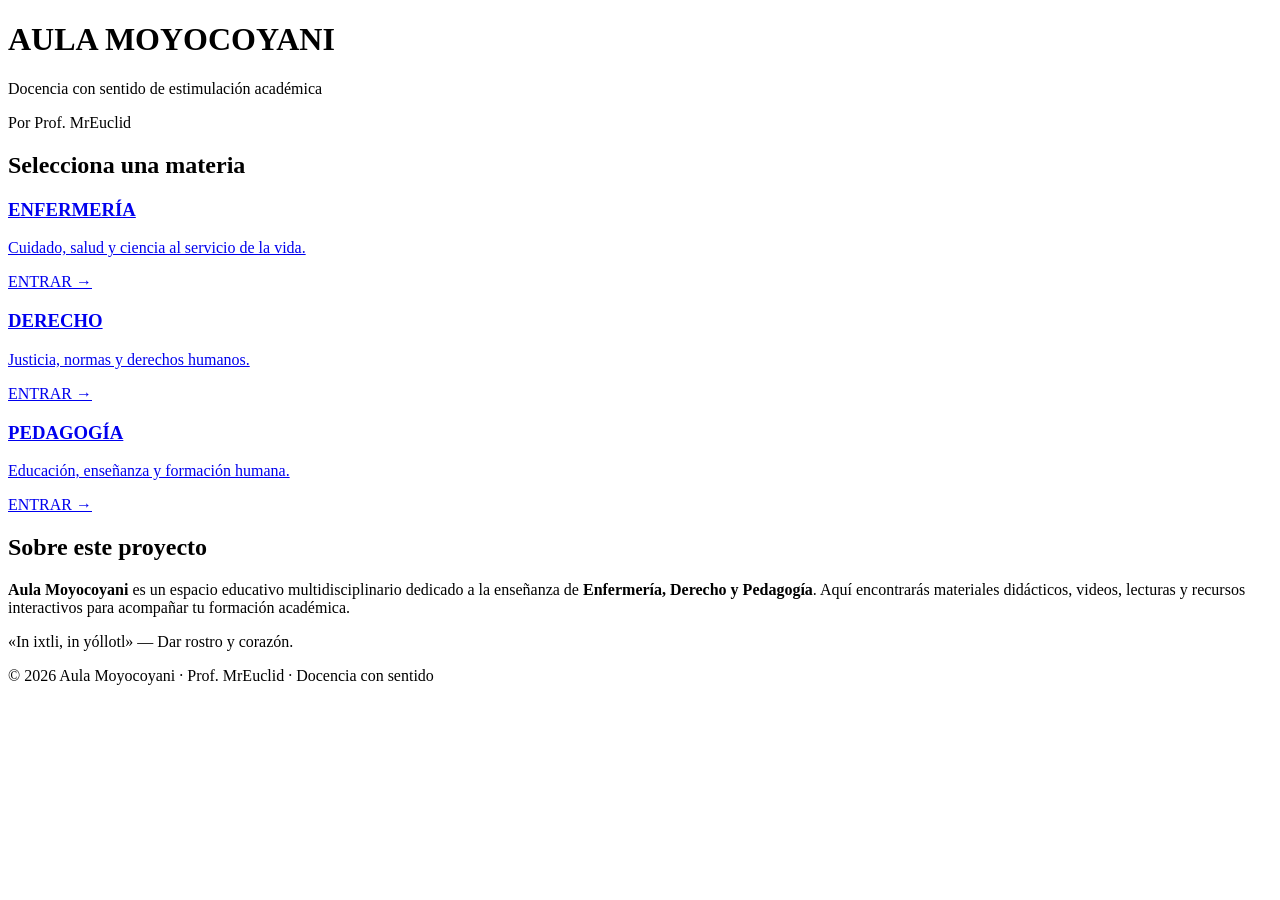
==== index.html @ acd74702 "Add initial HTML structure for Aula Moyocoyani" ====
<!DOCTYPE html>
<html lang="es">
<head>
  <meta charset="UTF-8">
  <meta name="viewport" content="width=device-width, initial-scale=1.0">
  <title>Aula Moyocoyani | Docencia con sentido</title>
  <link rel="stylesheet" href="style.css">
  <link rel="preconnect" href="https://fonts.googleapis.com">
  <link rel="preconnect" href="https://fonts.gstatic.com" crossorigin>
  <link href="https://fonts.googleapis.com/css2?family=Poppins:wght@400;600;800&family=Inter:wght@400;500&display=swap" rel="stylesheet">
</head>
<body>

  <!-- DECORACIÓN BAUHAUS -->
  <div class="forma-bauhaus circulo-rojo"></div>
  <div class="forma-bauhaus cuadrado-azul"></div>
  <div class="forma-bauhaus triangulo-amarillo"></div>

  <!-- ENCABEZADO -->
  <header class="encabezado">
    <div class="logo-bauhaus">
      <span class="circulo"></span>
      <span class="cuadrado"></span>
      <span class="triangulo"></span>
    </div>
    <h1>AULA MOYOCOYANI</h1>
    <p class="eslogan">Docencia con sentido de estimulación académica</p>
    <p class="autor">Por Prof. MrEuclid</p>
  </header>

  <!-- MATERIAS -->
  <main class="materias-contenedor">
    <h2 class="titulo-seccion">Selecciona una materia</h2>

    <div class="materias-grid">

      <!-- ENFERMERÍA -->
      <a href="enfermeria/index.html" class="tarjeta-materia tarjeta-roja">
        <div class="forma-icono circulo-icono"></div>
        <h3>ENFERMERÍA</h3>
        <p>Cuidado, salud y ciencia al servicio de la vida.</p>
        <span class="boton-entrar">ENTRAR →</span>
      </a>

      <!-- DERECHO -->
      <a href="derecho/index.html" class="tarjeta-materia tarjeta-azul">
        <div class="forma-icono cuadrado-icono"></div>
        <h3>DERECHO</h3>
        <p>Justicia, normas y derechos humanos.</p>
        <span class="boton-entrar">ENTRAR →</span>
      </a>

      <!-- PEDAGOGÍA -->
      <a href="pedagogia/index.html" class="tarjeta-materia tarjeta-amarilla">
        <div class="forma-icono triangulo-icono"></div>
        <h3>PEDAGOGÍA</h3>
        <p>Educación, enseñanza y formación humana.</p>
        <span class="boton-entrar">ENTRAR →</span>
      </a>

    </div>
  </main>

  <!-- SOBRE MÍ -->
  <section class="sobre-mi">
    <h2>Sobre este proyecto</h2>
    <p><strong>Aula Moyocoyani</strong> es un espacio educativo multidisciplinario dedicado a la enseñanza de <strong>Enfermería, Derecho y Pedagogía</strong>. Aquí encontrarás materiales didácticos, videos, lecturas y recursos interactivos para acompañar tu formación académica.</p>
    <p class="frase-nahuatl">«In ixtli, in yóllotl» — Dar rostro y corazón.</p>
  </section>

  <!-- PIE -->
  <footer class="pie-pagina">
    <div class="linea-bauhaus">
      <span class="franja roja"></span>
      <span class="franja azul"></span>
      <span class="franja amarilla"></span>
    </div>
    <p>© 2026 Aula Moyocoyani · Prof. MrEuclid · Docencia con sentido</p>
  </footer>

  <script src="script.js"></script>
</body>
</html>
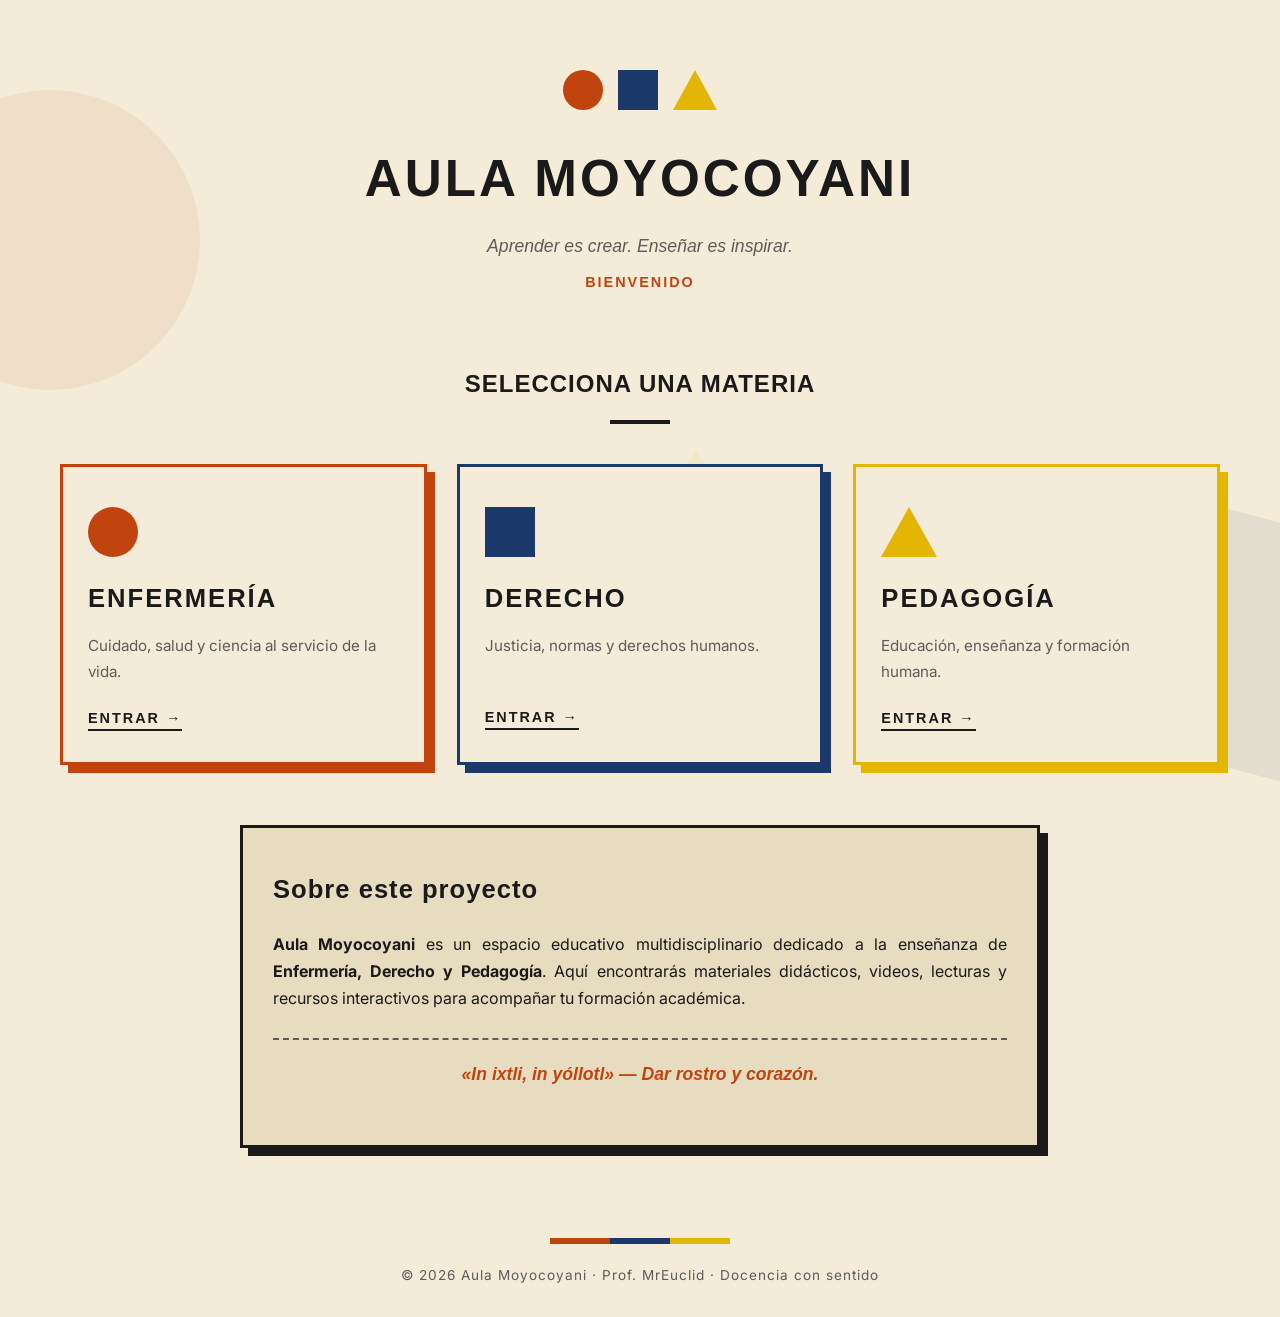
==== commit ef9cb07f: "Update slogan and author text in index.html" ====
--- a/index.html
+++ b/index.html
@@ -24,8 +24,8 @@
       <span class="triangulo"></span>
     </div>
     <h1>AULA MOYOCOYANI</h1>
-    <p class="eslogan">Docencia con sentido de estimulación académica</p>
-    <p class="autor">Por Prof. MrEuclid</p>
+    <p class="eslogan">Aprender es crear. Enseñar es inspirar.</p>
+    <p class="autor">Bienvenido</p>
   </header>
 
   <!-- MATERIAS -->
--- a/style.css
+++ b/style.css
@@ -0,0 +1,283 @@
+/* ============================================
+   AULA MOYOCOYANI — ESTILO BAUHAUS VINTAGE
+   ============================================ */
+
+* {
+  margin: 0;
+  padding: 0;
+  box-sizing: border-box;
+}
+
+:root {
+  --crema: #F4ECD8;
+  --beige: #E8DCC0;
+  --rojo: #C1440E;
+  --azul: #1B3A6B;
+  --amarillo: #E3B505;
+  --negro: #1A1A1A;
+  --gris: #5C5C5C;
+}
+
+body {
+  font-family: 'Inter', sans-serif;
+  background: var(--crema);
+  color: var(--negro);
+  line-height: 1.7;
+  overflow-x: hidden;
+  position: relative;
+}
+
+/* FORMAS BAUHAUS DE FONDO */
+.forma-bauhaus {
+  position: fixed;
+  z-index: 0;
+  opacity: 0.08;
+  pointer-events: none;
+}
+.circulo-rojo {
+  width: 300px; height: 300px;
+  background: var(--rojo);
+  border-radius: 50%;
+  top: 10%; left: -100px;
+}
+.cuadrado-azul {
+  width: 250px; height: 250px;
+  background: var(--azul);
+  bottom: 15%; right: -80px;
+  transform: rotate(15deg);
+}
+.triangulo-amarillo {
+  width: 0; height: 0;
+  border-left: 120px solid transparent;
+  border-right: 120px solid transparent;
+  border-bottom: 200px solid var(--amarillo);
+  top: 50%; left: 45%;
+}
+
+/* ENCABEZADO */
+.encabezado {
+  text-align: center;
+  padding: 70px 20px 50px;
+  position: relative;
+  z-index: 2;
+}
+
+.logo-bauhaus {
+  display: flex;
+  justify-content: center;
+  align-items: center;
+  gap: 15px;
+  margin-bottom: 25px;
+}
+.logo-bauhaus .circulo {
+  width: 40px; height: 40px;
+  background: var(--rojo);
+  border-radius: 50%;
+}
+.logo-bauhaus .cuadrado {
+  width: 40px; height: 40px;
+  background: var(--azul);
+}
+.logo-bauhaus .triangulo {
+  width: 0; height: 0;
+  border-left: 22px solid transparent;
+  border-right: 22px solid transparent;
+  border-bottom: 40px solid var(--amarillo);
+}
+
+.encabezado h1 {
+  font-family: 'Poppins', sans-serif;
+  font-weight: 800;
+  font-size: 3.2em;
+  letter-spacing: 3px;
+  color: var(--negro);
+  margin-bottom: 10px;
+}
+
+.eslogan {
+  font-size: 1.1em;
+  color: var(--gris);
+  font-style: italic;
+  margin-bottom: 8px;
+}
+
+.autor {
+  font-family: 'Poppins', sans-serif;
+  font-weight: 600;
+  font-size: 0.9em;
+  color: var(--rojo);
+  letter-spacing: 2px;
+  text-transform: uppercase;
+}
+
+/* MATERIAS */
+.materias-contenedor {
+  max-width: 1200px;
+  margin: 20px auto 60px;
+  padding: 0 20px;
+  position: relative;
+  z-index: 2;
+}
+
+.titulo-seccion {
+  font-family: 'Poppins', sans-serif;
+  font-size: 1.5em;
+  text-align: center;
+  color: var(--negro);
+  margin-bottom: 40px;
+  letter-spacing: 1px;
+  text-transform: uppercase;
+}
+.titulo-seccion::after {
+  content: '';
+  display: block;
+  width: 60px;
+  height: 4px;
+  background: var(--negro);
+  margin: 15px auto 0;
+}
+
+.materias-grid {
+  display: grid;
+  grid-template-columns: repeat(auto-fit, minmax(280px, 1fr));
+  gap: 30px;
+}
+
+/* TARJETAS */
+.tarjeta-materia {
+  background: var(--crema);
+  border: 3px solid var(--negro);
+  padding: 40px 25px 30px;
+  text-decoration: none;
+  color: var(--negro);
+  display: block;
+  transition: all 0.3s ease;
+  position: relative;
+  overflow: hidden;
+  box-shadow: 8px 8px 0 var(--negro);
+}
+.tarjeta-materia:hover {
+  transform: translate(-3px, -3px);
+  box-shadow: 12px 12px 0 var(--negro);
+}
+
+.tarjeta-roja { border-color: var(--rojo); box-shadow: 8px 8px 0 var(--rojo); }
+.tarjeta-roja:hover { box-shadow: 12px 12px 0 var(--rojo); }
+.tarjeta-azul { border-color: var(--azul); box-shadow: 8px 8px 0 var(--azul); }
+.tarjeta-azul:hover { box-shadow: 12px 12px 0 var(--azul); }
+.tarjeta-amarilla { border-color: var(--amarillo); box-shadow: 8px 8px 0 var(--amarillo); }
+.tarjeta-amarilla:hover { box-shadow: 12px 12px 0 var(--amarillo); }
+
+.forma-icono {
+  margin-bottom: 20px;
+}
+.circulo-icono {
+  width: 50px; height: 50px;
+  background: var(--rojo);
+  border-radius: 50%;
+}
+.cuadrado-icono {
+  width: 50px; height: 50px;
+  background: var(--azul);
+}
+.triangulo-icono {
+  width: 0; height: 0;
+  border-left: 28px solid transparent;
+  border-right: 28px solid transparent;
+  border-bottom: 50px solid var(--amarillo);
+}
+
+.tarjeta-materia h3 {
+  font-family: 'Poppins', sans-serif;
+  font-size: 1.6em;
+  font-weight: 800;
+  letter-spacing: 2px;
+  margin-bottom: 12px;
+}
+.tarjeta-materia p {
+  font-size: 0.95em;
+  color: var(--gris);
+  margin-bottom: 20px;
+  min-height: 50px;
+}
+
+.boton-entrar {
+  font-family: 'Poppins', sans-serif;
+  font-weight: 600;
+  font-size: 0.9em;
+  letter-spacing: 2px;
+  color: var(--negro);
+  border-bottom: 2px solid var(--negro);
+  padding-bottom: 3px;
+  transition: all 0.2s;
+}
+.tarjeta-materia:hover .boton-entrar {
+  padding-left: 8px;
+}
+
+/* SOBRE MÍ */
+.sobre-mi {
+  max-width: 800px;
+  margin: 0 auto 60px;
+  padding: 40px 30px;
+  background: var(--beige);
+  border: 3px solid var(--negro);
+  box-shadow: 8px 8px 0 var(--negro);
+  position: relative;
+  z-index: 2;
+}
+.sobre-mi h2 {
+  font-family: 'Poppins', sans-serif;
+  font-size: 1.6em;
+  margin-bottom: 20px;
+  letter-spacing: 1px;
+}
+.sobre-mi p {
+  margin-bottom: 15px;
+  text-align: justify;
+}
+.frase-nahuatl {
+  font-style: italic;
+  text-align: center !important;
+  color: var(--rojo);
+  font-weight: 600;
+  font-size: 1.1em;
+  margin-top: 25px;
+  padding-top: 20px;
+  border-top: 2px dashed var(--gris);
+}
+
+/* PIE */
+.pie-pagina {
+  text-align: center;
+  padding: 30px 20px;
+  position: relative;
+  z-index: 2;
+}
+.linea-bauhaus {
+  display: flex;
+  justify-content: center;
+  gap: 0;
+  margin-bottom: 20px;
+}
+.franja {
+  width: 60px;
+  height: 6px;
+}
+.franja.roja { background: var(--rojo); }
+.franja.azul { background: var(--azul); }
+.franja.amarilla { background: var(--amarillo); }
+
+.pie-pagina p {
+  font-size: 0.85em;
+  color: var(--gris);
+  letter-spacing: 1px;
+}
+
+/* RESPONSIVE */
+@media (max-width: 700px) {
+  .encabezado h1 { font-size: 2em; letter-spacing: 1px; }
+  .eslogan { font-size: 0.95em; }
+  .materias-grid { grid-template-columns: 1fr; }
+  .forma-bauhaus { display: none; }
+}
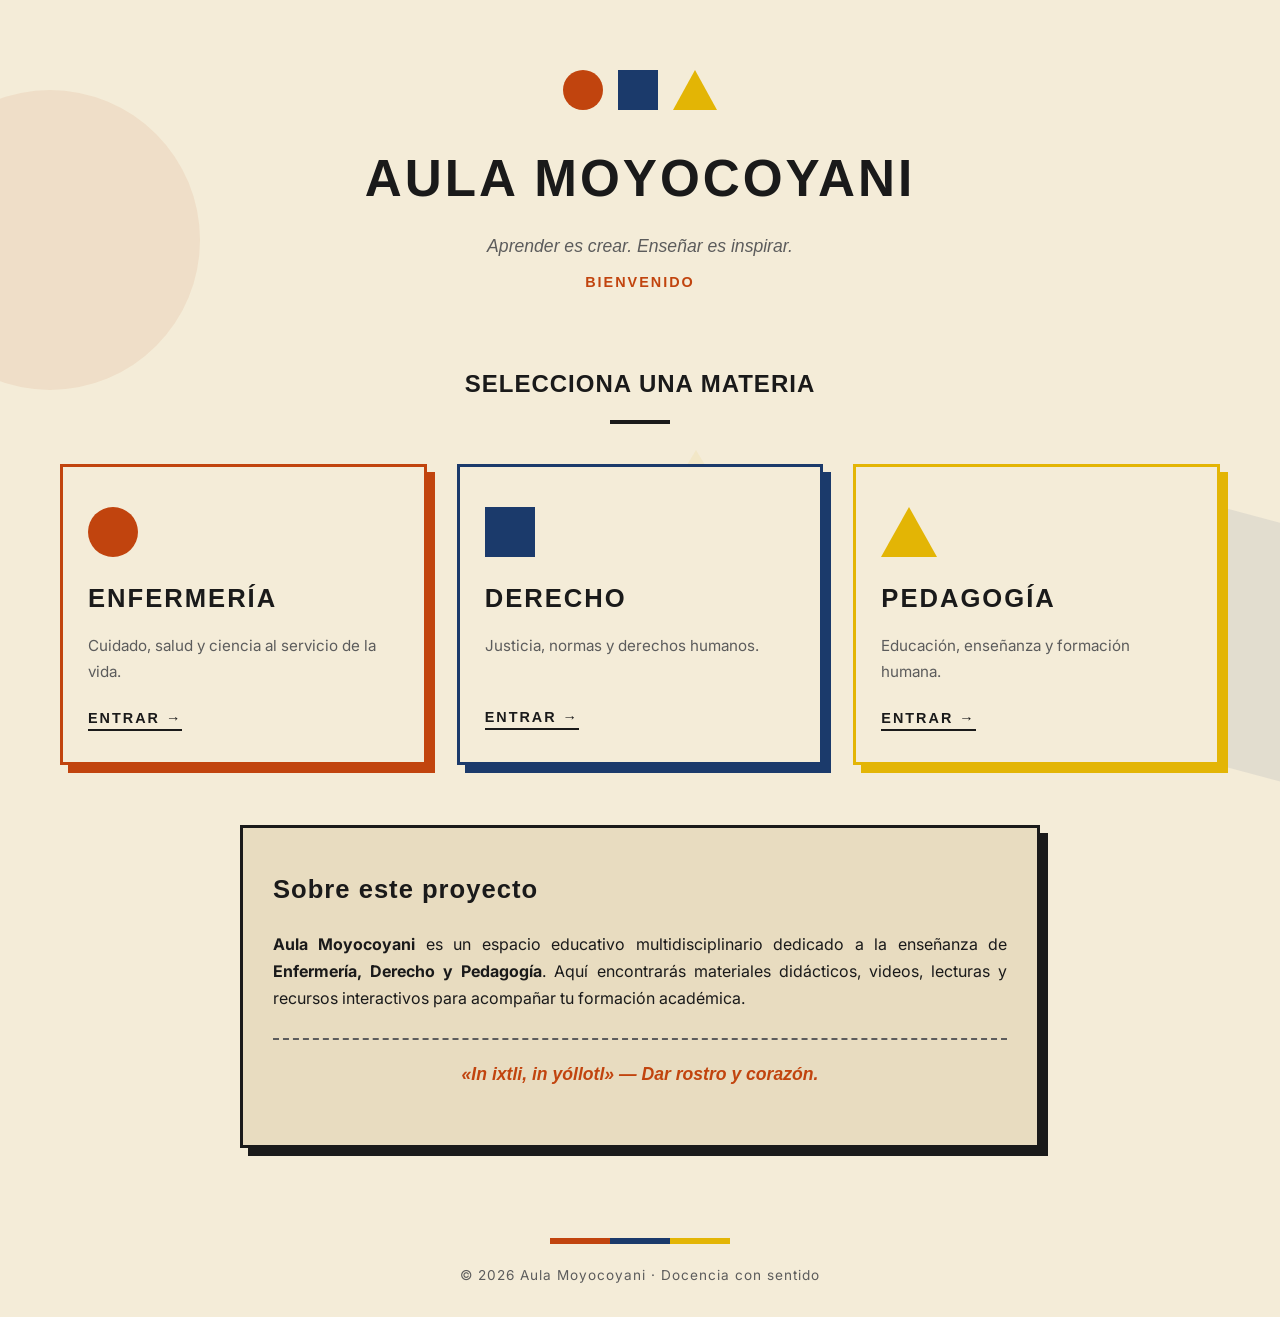
==== commit aa462a7b: "Remove 'Prof. MrEuclid' from footer text" ====
--- a/index.html
+++ b/index.html
@@ -75,7 +75,7 @@
       <span class="franja azul"></span>
       <span class="franja amarilla"></span>
     </div>
-    <p>© 2026 Aula Moyocoyani · Prof. MrEuclid · Docencia con sentido</p>
+    <p>© 2026 Aula Moyocoyani  · Docencia con sentido</p>
   </footer>
 
   <script src="script.js"></script>
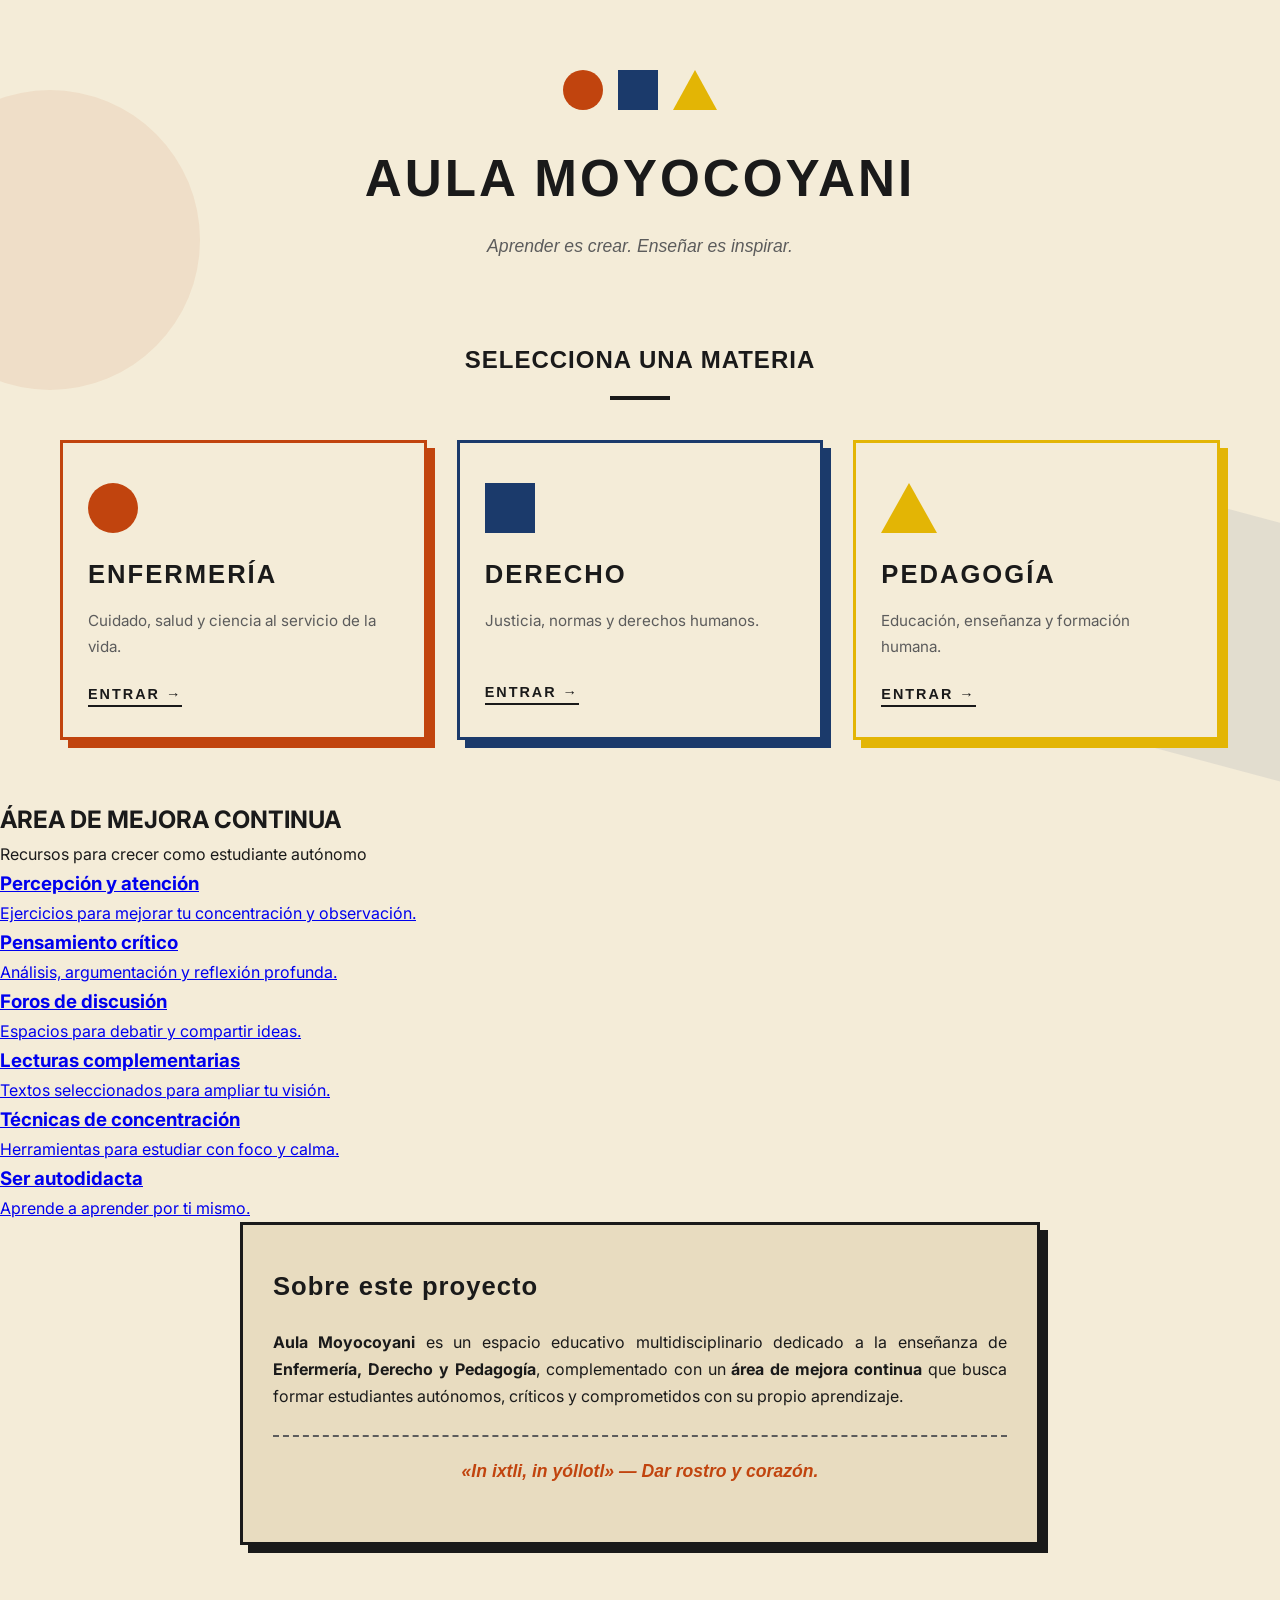
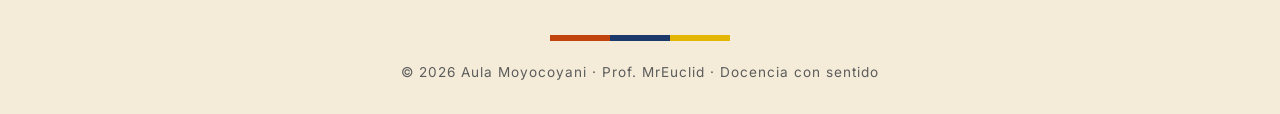
==== commit 63d263f4: "Update index.html" ====
--- a/index.html
+++ b/index.html
@@ -25,7 +25,6 @@
     </div>
     <h1>AULA MOYOCOYANI</h1>
     <p class="eslogan">Aprender es crear. Enseñar es inspirar.</p>
-    <p class="autor">Bienvenido</p>
   </header>
 
   <!-- MATERIAS -->
@@ -34,7 +33,6 @@
 
     <div class="materias-grid">
 
-      <!-- ENFERMERÍA -->
       <a href="enfermeria/index.html" class="tarjeta-materia tarjeta-roja">
         <div class="forma-icono circulo-icono"></div>
         <h3>ENFERMERÍA</h3>
@@ -42,7 +40,6 @@
         <span class="boton-entrar">ENTRAR →</span>
       </a>
 
-      <!-- DERECHO -->
       <a href="derecho/index.html" class="tarjeta-materia tarjeta-azul">
         <div class="forma-icono cuadrado-icono"></div>
         <h3>DERECHO</h3>
@@ -50,7 +47,6 @@
         <span class="boton-entrar">ENTRAR →</span>
       </a>
 
-      <!-- PEDAGOGÍA -->
       <a href="pedagogia/index.html" class="tarjeta-materia tarjeta-amarilla">
         <div class="forma-icono triangulo-icono"></div>
         <h3>PEDAGOGÍA</h3>
@@ -61,10 +57,63 @@
     </div>
   </main>
 
+  <!-- ÁREA DE MEJORA CONTINUA -->
+  <section class="mejora-continua">
+    <div class="mejora-cabecera">
+      <div class="simbolo-mejora">
+        <span class="simbolo-cuadrado-mejora"></span>
+        <span class="simbolo-circulo-mejora"></span>
+        <span class="simbolo-triangulo-mejora"></span>
+      </div>
+      <h2>ÁREA DE MEJORA CONTINUA</h2>
+      <p class="mejora-subtitulo">Recursos para crecer como estudiante autónomo</p>
+    </div>
+
+    <div class="mejora-grid">
+
+      <a href="mejora/percepcion.html" class="tarjeta-mejora tarjeta-mejora-azul">
+        <div class="icono-mejora cuadrado-icono-mejora"></div>
+        <h3>Percepción y atención</h3>
+        <p>Ejercicios para mejorar tu concentración y observación.</p>
+      </a>
+
+      <a href="mejora/pensamiento-critico.html" class="tarjeta-mejora tarjeta-mejora-rojo">
+        <div class="icono-mejora circulo-icono-mejora"></div>
+        <h3>Pensamiento crítico</h3>
+        <p>Análisis, argumentación y reflexión profunda.</p>
+      </a>
+
+      <a href="mejora/foros.html" class="tarjeta-mejora tarjeta-mejora-amarilla">
+        <div class="icono-mejora triangulo-icono-mejora"></div>
+        <h3>Foros de discusión</h3>
+        <p>Espacios para debatir y compartir ideas.</p>
+      </a>
+
+      <a href="mejora/lecturas.html" class="tarjeta-mejora tarjeta-mejora-azul">
+        <div class="icono-mejora cuadrado-icono-mejora"></div>
+        <h3>Lecturas complementarias</h3>
+        <p>Textos seleccionados para ampliar tu visión.</p>
+      </a>
+
+      <a href="mejora/concentracion.html" class="tarjeta-mejora tarjeta-mejora-rojo">
+        <div class="icono-mejora circulo-icono-mejora"></div>
+        <h3>Técnicas de concentración</h3>
+        <p>Herramientas para estudiar con foco y calma.</p>
+      </a>
+
+      <a href="mejora/autodidacta.html" class="tarjeta-mejora tarjeta-mejora-amarilla">
+        <div class="icono-mejora triangulo-icono-mejora"></div>
+        <h3>Ser autodidacta</h3>
+        <p>Aprende a aprender por ti mismo.</p>
+      </a>
+
+    </div>
+  </section>
+
   <!-- SOBRE MÍ -->
   <section class="sobre-mi">
     <h2>Sobre este proyecto</h2>
-    <p><strong>Aula Moyocoyani</strong> es un espacio educativo multidisciplinario dedicado a la enseñanza de <strong>Enfermería, Derecho y Pedagogía</strong>. Aquí encontrarás materiales didácticos, videos, lecturas y recursos interactivos para acompañar tu formación académica.</p>
+    <p><strong>Aula Moyocoyani</strong> es un espacio educativo multidisciplinario dedicado a la enseñanza de <strong>Enfermería, Derecho y Pedagogía</strong>, complementado con un <strong>área de mejora continua</strong> que busca formar estudiantes autónomos, críticos y comprometidos con su propio aprendizaje.</p>
     <p class="frase-nahuatl">«In ixtli, in yóllotl» — Dar rostro y corazón.</p>
   </section>
 
@@ -75,7 +124,7 @@
       <span class="franja azul"></span>
       <span class="franja amarilla"></span>
     </div>
-    <p>© 2026 Aula Moyocoyani  · Docencia con sentido</p>
+    <p>© 2026 Aula Moyocoyani · Prof. MrEuclid · Docencia con sentido</p>
   </footer>
 
   <script src="script.js"></script>
